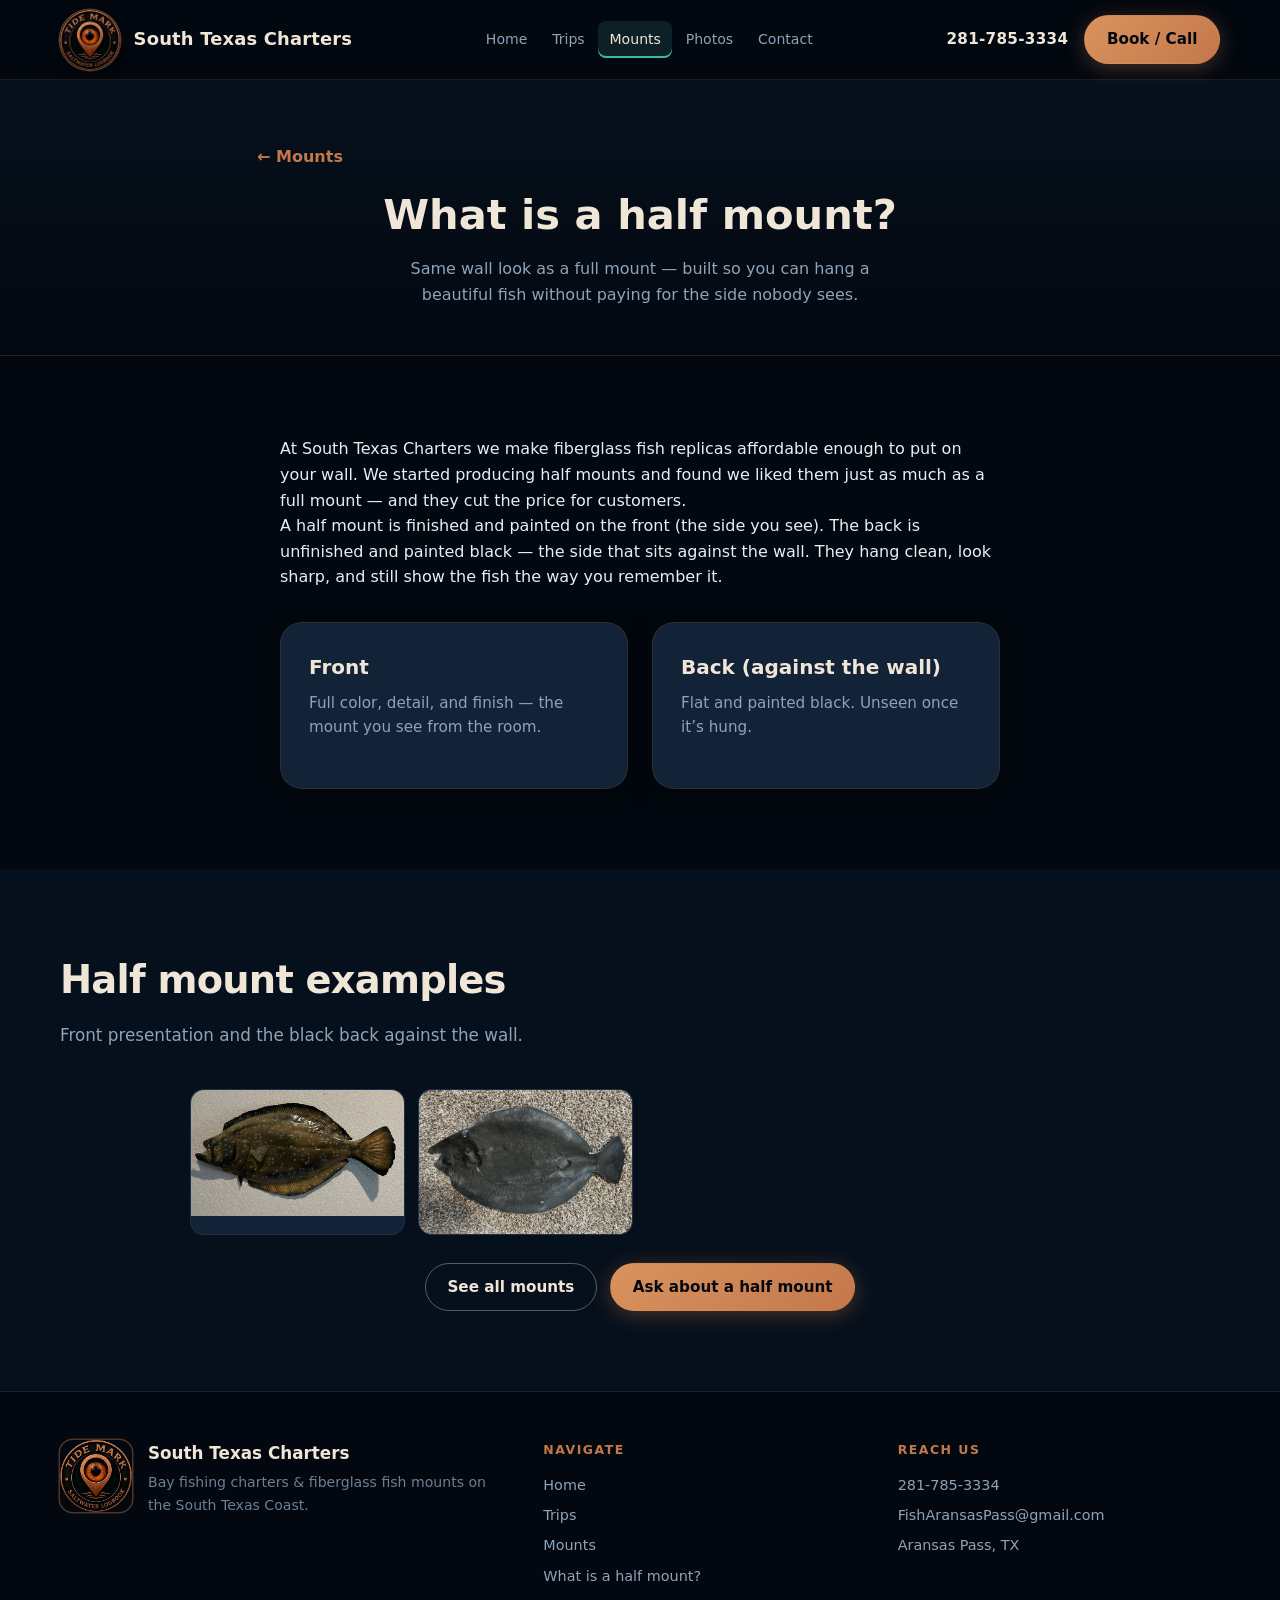
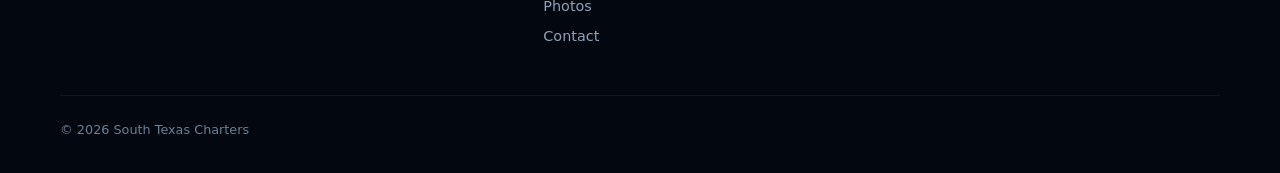
==== half-mount.html @ b782ee15 "Add What is a half mount page linked from Mounts" ====
<!DOCTYPE html>
<html lang="en">
<head>
  <meta charset="UTF-8" />
  <meta name="viewport" content="width=device-width, initial-scale=1" />
  <title>What Is a Half Mount? | South Texas Charters</title>
  <meta name="description" content="Half mounts are fiberglass fish replicas with a finished front and a flat black back — same look on the wall as a full mount, for less. Aransas Pass, TX." />
  <link rel="icon" type="image/png" sizes="32x32" href="assets/favicon-32.png" />
  <link rel="apple-touch-icon" href="assets/favicon-180.png" />
  <link rel="stylesheet" href="css/styles.css" />
</head>
<body>
  <header class="site-header">
    <div class="container header-inner">
      <a href="index.html" class="brand" aria-label="South Texas Charters home">
        <img class="brand-seal" src="assets/tide-mark-seal.png" width="60" height="60" alt="Tide Mark Saltwater Logbook seal — South Texas Charters" />
        <span class="brand-text">
          <span class="brand-name">South Texas Charters</span>
        </span>
      </a>

      <nav class="nav-desktop" aria-label="Primary">
        <a href="index.html">Home</a>
        <a href="trips.html">Trips</a>
        <a href="mounts.html" class="active">Mounts</a>
        <a href="photos.html">Photos</a>
        <a href="contact.html">Contact</a>
      </nav>

      <div class="header-cta">
        <a class="header-phone" href="tel:2817853334">281-785-3334</a>
        <a class="btn btn-primary" href="tel:2817853334">Book / Call</a>
      </div>

      <button class="nav-toggle" type="button" aria-label="Open menu" aria-expanded="false">
        <span></span><span></span><span></span>
      </button>
    </div>
  </header>

  <nav class="nav-mobile" aria-label="Mobile">
    <a href="index.html">Home</a>
    <a href="trips.html">Trips</a>
    <a href="mounts.html" class="active">Mounts</a>
    <a href="photos.html">Photos</a>
    <a href="contact.html">Contact</a>
    <a class="btn btn-primary" href="tel:2817853334">Call 281-785-3334</a>
  </nav>

  <main>
    <section class="page-hero">
      <div class="container">
        <p style="margin:0 0 0.75rem"><a href="mounts.html" style="color:var(--copper);text-decoration:none;font-weight:600">← Mounts</a></p>
        <h1>What is a half mount?</h1>
        <p>Same wall look as a full mount — built so you can hang a beautiful fish without paying for the side nobody sees.</p>
      </div>
    </section>

    <section class="section">
      <div class="container" style="max-width:720px">
        <p>At South Texas Charters we make fiberglass fish replicas affordable enough to put on your wall. We started producing half mounts and found we liked them just as much as a full mount — and they cut the price for customers.</p>
        <p>A half mount is finished and painted on the front (the side you see). The back is unfinished and painted black — the side that sits against the wall. They hang clean, look sharp, and still show the fish the way you remember it.</p>
        <div class="cards-grid two" style="margin-top:2rem">
          <article class="card">
            <h3>Front</h3>
            <p>Full color, detail, and finish — the mount you see from the room.</p>
          </article>
          <article class="card">
            <h3>Back (against the wall)</h3>
            <p>Flat and painted black. Unseen once it’s hung.</p>
          </article>
        </div>
      </div>
    </section>

    <section class="section section-alt">
      <div class="container">
        <div class="section-header">
          <h2 class="section-title">Half mount examples</h2>
          <p class="section-lead">Front presentation and the black back against the wall.</p>
        </div>
        <div class="photo-grid" style="max-width:900px;margin:0 auto">
          <figure class="photo-card">
            <img src="assets/photos/old-f1770c0f-6851-4a15-8c9b-69678a1b700f.jpg" alt="Half mount front view" loading="lazy" />
          </figure>
          <figure class="photo-card">
            <img src="assets/photos/old-5861ae60-e467-436b-9023-28814bfb8eca.jpg" alt="Half mount back view against the wall" loading="lazy" />
          </figure>
        </div>
        <p style="text-align:center;margin-top:1.75rem">
          <a class="btn btn-secondary" href="mounts.html">See all mounts</a>
          <a class="btn btn-primary" href="contact.html" style="margin-left:0.5rem">Ask about a half mount</a>
        </p>
      </div>
    </section>
  </main>

  <footer class="site-footer">
    <div class="container">
      <div class="footer-grid">
        <div class="footer-brand">
          <img src="assets/tide-mark-seal.png" alt="Tide Mark Saltwater Logbook seal" width="72" height="72" />
          <div>
            <h3>South Texas Charters</h3>
            <p>Bay fishing charters &amp; fiberglass fish mounts on the South Texas Coast.</p>
          </div>
        </div>
        <div class="footer-col">
          <h4>Navigate</h4>
          <a href="index.html">Home</a>
          <a href="trips.html">Trips</a>
          <a href="mounts.html">Mounts</a>
          <a href="half-mount.html">What is a half mount?</a>
          <a href="photos.html">Photos</a>
          <a href="contact.html">Contact</a>
        </div>
        <div class="footer-col">
          <h4>Reach us</h4>
          <a href="tel:2817853334">281-785-3334</a>
          <a href="mailto:FishAransasPass@gmail.com">FishAransasPass@gmail.com</a>
          <p>Aransas Pass, TX</p>
        </div>
      </div>
      <div class="footer-bottom">
        <span>© 2026 South Texas Charters</span>
      </div>
    </div>
  </footer>

  <div class="mobile-bar" role="navigation" aria-label="Quick actions">
    <a class="btn btn-primary" href="tel:2817853334">Call 281-785-3334</a>
    <a class="btn btn-secondary" href="mounts.html">Mounts</a>
  </div>

  <script src="js/main.js"></script>
</body>
</html>
---- css/styles.css ----
/* South Texas Charters × Tide Mark — Preview v2
   Palette: deep navy · copper/bronze · seafoam/teal
   © 2026 South Texas Charters
*/

:root {
  --navy: #06101c;
  --navy-deep: #030810;
  --navy-mid: #0c1a2e;
  --navy-card: #122338;
  --navy-elevated: #1a2f4a;
  --copper: #c4784a;
  --copper-bright: #d9925e;
  --copper-dark: #9a5a32;
  --copper-glow: rgba(196, 120, 74, 0.35);
  --bronze: #a67c52;
  --seafoam: #3db8a8;
  --seafoam-bright: #5ed4c4;
  --seafoam-muted: rgba(61, 184, 168, 0.14);
  --cream: #f0e6d8;
  --cream-soft: #e8dcc8;
  --sand: #c4b49a;
  --white: #ffffff;
  --text: #e8eef6;
  --text-muted: #8fa3b8;
  --text-dim: #6b7f94;
  --shadow: 0 4px 28px rgba(0, 0, 0, 0.45);
  --shadow-lg: 0 16px 56px rgba(0, 0, 0, 0.55);
  --radius: 14px;
  --radius-lg: 22px;
  --font-display: "Segoe UI", system-ui, -apple-system, sans-serif;
  --font-body: "Segoe UI", system-ui, -apple-system, sans-serif;
  --max-width: 1160px;
  --header-h: 80px;
}

*, *::before, *::after { box-sizing: border-box; margin: 0; padding: 0; }

html {
  scroll-behavior: smooth;
  scroll-padding-top: calc(var(--header-h) + 20px);
}

body {
  font-family: var(--font-body);
  background: var(--navy-deep);
  color: var(--text);
  line-height: 1.6;
  -webkit-font-smoothing: antialiased;
}

img { max-width: 100%; display: block; }
a { color: inherit; text-decoration: none; }
ul { list-style: none; }

.container {
  width: min(100% - 2.5rem, var(--max-width));
  margin-inline: auto;
}

/* ========== BUTTONS ========== */
.btn {
  display: inline-flex;
  align-items: center;
  justify-content: center;
  gap: 0.5rem;
  padding: 0.7rem 1.35rem;
  border-radius: 999px;
  font-weight: 600;
  font-size: 0.95rem;
  border: 1.5px solid transparent;
  cursor: pointer;
  transition: background 0.2s, border-color 0.2s, transform 0.15s, box-shadow 0.2s;
  white-space: nowrap;
}

.btn:hover { transform: translateY(-1px); }
.btn:active { transform: translateY(0); }

.btn-primary {
  background: linear-gradient(135deg, var(--copper-bright), var(--copper));
  color: var(--navy-deep);
  box-shadow: 0 4px 20px var(--copper-glow);
}
.btn-primary:hover {
  background: linear-gradient(135deg, #e0a06e, var(--copper-bright));
  box-shadow: 0 6px 28px var(--copper-glow);
}

.btn-secondary {
  background: transparent;
  border-color: rgba(240, 230, 216, 0.35);
  color: var(--cream);
}
.btn-secondary:hover {
  border-color: var(--seafoam);
  color: var(--seafoam-bright);
  background: var(--seafoam-muted);
}

.btn-lg { padding: 0.95rem 1.75rem; font-size: 1.05rem; }

/* ========== HEADER ========== */
.site-header {
  position: sticky;
  top: 0;
  z-index: 100;
  height: var(--header-h);
  background: rgba(3, 8, 16, 0.88);
  backdrop-filter: blur(16px);
  -webkit-backdrop-filter: blur(16px);
  border-bottom: 1px solid rgba(196, 120, 74, 0.18);
}

.header-inner {
  display: flex;
  align-items: center;
  justify-content: space-between;
  height: 100%;
  gap: 1.5rem;
  position: relative;
}

.brand {
  display: flex;
  align-items: center;
  gap: 0.85rem;
  flex-shrink: 0;
}

.brand-seal {
  width: 56px;
  height: 56px;
  border-radius: 50%;
  object-fit: cover;
  box-shadow: 0 0 0 1.5px rgba(196, 120, 74, 0.45), 0 4px 16px rgba(0,0,0,0.4);
}

.brand-text {
  display: flex;
  flex-direction: column;
  line-height: 1.15;
}

.brand-name {
  font-size: 1.05rem;
  font-weight: 700;
  letter-spacing: 0.01em;
  color: var(--cream);
}

.brand-sub {
  font-size: 0.7rem;
  font-weight: 500;
  letter-spacing: 0.08em;
  text-transform: uppercase;
  color: var(--copper);
  margin-top: 0.15rem;
}

.nav-desktop {
  display: none;
  align-items: center;
  gap: 0.15rem;
}

.nav-desktop a {
  padding: 0.45rem 0.7rem;
  font-size: 0.88rem;
  font-weight: 500;
  color: var(--text-muted);
  border-radius: 8px;
  transition: color 0.15s, background 0.15s;
}
.nav-desktop a:hover {
  color: var(--cream);
  background: rgba(255,255,255,0.05);
}
.nav-desktop a.active,
.nav-mobile a.active {
  color: var(--cream);
  background: rgba(94, 212, 196, 0.12);
  box-shadow: inset 0 -2px 0 var(--seafoam);
}

.header-cta {
  display: none;
  align-items: center;
  gap: 1rem;
}

.header-phone {
  font-weight: 600;
  font-size: 0.95rem;
  color: var(--cream);
  letter-spacing: 0.02em;
}
.header-phone:hover { color: var(--copper-bright); }

.nav-toggle {
  display: flex;
  flex-direction: column;
  gap: 5px;
  background: none;
  border: none;
  padding: 8px;
  cursor: pointer;
}
.nav-toggle span {
  display: block;
  width: 22px;
  height: 2px;
  background: var(--cream);
  border-radius: 2px;
  transition: 0.2s;
}
.nav-toggle[aria-expanded="true"] span:nth-child(1) {
  transform: translateY(7px) rotate(45deg);
}
.nav-toggle[aria-expanded="true"] span:nth-child(2) { opacity: 0; }
.nav-toggle[aria-expanded="true"] span:nth-child(3) {
  transform: translateY(-7px) rotate(-45deg);
}

.nav-mobile {
  display: none;
  flex-direction: column;
  gap: 0.25rem;
  padding: 1rem 1.25rem 1.5rem;
  background: var(--navy);
  border-bottom: 1px solid rgba(196, 120, 74, 0.2);
}
.nav-mobile.open { display: flex; }
.nav-mobile a {
  padding: 0.75rem 1rem;
  border-radius: 10px;
  color: var(--text);
  font-weight: 500;
}
.nav-mobile a:hover { background: var(--navy-card); }
.nav-mobile .btn { margin-top: 0.5rem; }


@media (max-width: 959px) {
  .brand {
    position: absolute;
    left: 50%;
    transform: translateX(-50%);
  }
  .brand-text { display: none; }
}

@media (min-width: 960px) {
  .brand { position: static; transform: none; }
  .brand-text { display: flex; }
  .nav-desktop { display: flex; }
  .header-cta { display: flex; }
  .nav-toggle { display: none; }
  .nav-mobile { display: none !important; }
  .brand-seal { width: 60px; height: 60px; }
  .brand-name { font-size: 1.12rem; }
}

/* ========== HERO ========== */
.hero {
  position: relative;
  min-height: min(92vh, 820px);
  display: flex;
  align-items: center;
  overflow: hidden;
  padding: 4rem 0 5rem;
}

.hero-bg {
  position: absolute;
  inset: 0;
  background:
    linear-gradient(105deg, rgba(3,8,16,0.86) 0%, rgba(6,16,28,0.67) 48%, rgba(6,16,28,0.56) 100%),
    url('../assets/photos/hero-blend.jpeg') center/cover no-repeat;
  z-index: 0;
}

.hero-watermark {
  position: absolute;
  left: 50%;
  right: auto;
  top: 50%;
  transform: translate(-50%, -50%);
  width: min(78vw, 680px);
  height: auto;
  opacity: 0.12;
  mix-blend-mode: screen;
  border-radius: 50%;
  pointer-events: none;
  z-index: 1;
  filter: drop-shadow(0 0 40px rgba(196, 120, 74, 0.15));
}

.hero-content {
  position: relative;
  z-index: 2;
  max-width: 860px;
  margin-inline: auto;
  text-align: center;
}

.hero-seal-center {
  position: relative;
  z-index: 2;
  width: clamp(170px, 28vw, 240px);
  margin: 0 auto 1.5rem;
  filter: drop-shadow(0 18px 36px rgba(0,0,0,0.55));
}
.hero-seal-center img {
  width: 100%;
  height: auto;
  border-radius: 50%;
  box-shadow:
    0 0 0 2px rgba(196, 120, 74, 0.42),
    0 0 48px rgba(196, 120, 74, 0.2);
}

.hero-badge {
  display: inline-flex;
  align-items: center;
  gap: 0.5rem;
  padding: 0.4rem 0.9rem;
  border-radius: 999px;
  background: rgba(196, 120, 74, 0.12);
  border: 1px solid rgba(196, 120, 74, 0.35);
  color: var(--copper-bright);
  font-size: 0.78rem;
  font-weight: 600;
  letter-spacing: 0.1em;
  text-transform: uppercase;
  margin-bottom: 1.4rem;
}

.hero h1 {
  font-size: clamp(2.2rem, 5vw, 3.4rem);
  font-weight: 750;
  line-height: 1.12;
  color: var(--cream);
  letter-spacing: -0.02em;
  margin-bottom: 1.1rem;
}

.hero h1 .accent {
  color: var(--copper-bright);
}

.hero-sub {
  font-size: 1.1rem;
  color: var(--text-muted);
  max-width: 620px;
  margin: 0 auto 1.75rem;
  line-height: 1.65;
}

.hero-ctas {
  display: flex;
  flex-wrap: wrap;
  gap: 0.85rem;
  justify-content: center;
  margin-bottom: 2.5rem;
}

.hero-meta {
  display: grid;
  grid-template-columns: repeat(auto-fit, minmax(140px, 1fr));
  gap: 1rem;
  padding-top: 1.75rem;
  border-top: 1px solid rgba(240, 230, 216, 0.12);
  text-align: center;
}

.hero-meta-item strong {
  display: block;
  font-size: 0.95rem;
  color: var(--cream);
  margin-bottom: 0.2rem;
}
.hero-meta-item span {
  font-size: 0.82rem;
  color: var(--text-dim);
}

@media (min-width: 900px) {
  .hero-seal-center { width: 240px; }
  .hero-watermark { opacity: 0.085; width: min(54vw, 680px); }
}

/* ========== SECTIONS ========== */
.section {
  padding: 5rem 0;
}

.section-alt {
  background: var(--navy);
}

.section-label {
  display: inline-block;
  font-size: 0.75rem;
  font-weight: 700;
  letter-spacing: 0.14em;
  text-transform: uppercase;
  color: var(--copper);
  margin-bottom: 0.75rem;
}

.section-title {
  font-size: clamp(1.75rem, 3.5vw, 2.4rem);
  font-weight: 700;
  color: var(--cream);
  letter-spacing: -0.02em;
  margin-bottom: 0.75rem;
}

.section-lead {
  font-size: 1.05rem;
  color: var(--text-muted);
  max-width: 560px;
  margin-bottom: 2.5rem;
}

.section-header {
  margin-bottom: 2.5rem;
}

/* ========== TRIPS ========== */
.cards-grid {
  display: grid;
  grid-template-columns: 1fr;
  gap: 1.5rem;
}

@media (min-width: 700px) {
  .cards-grid.two { grid-template-columns: 1fr 1fr; }
  .cards-grid.three { grid-template-columns: repeat(3, 1fr); }
}

.card {
  background: var(--navy-card);
  border: 1px solid rgba(196, 120, 74, 0.15);
  border-radius: var(--radius-lg);
  padding: 1.75rem;
  box-shadow: var(--shadow);
  transition: border-color 0.2s, transform 0.2s;
}
.card:hover {
  border-color: rgba(196, 120, 74, 0.4);
  transform: translateY(-2px);
}

.card-icon {
  width: 48px;
  height: 48px;
  border-radius: 12px;
  background: rgba(196, 120, 74, 0.12);
  border: 1px solid rgba(196, 120, 74, 0.25);
  display: flex;
  align-items: center;
  justify-content: center;
  margin-bottom: 1.1rem;
  font-size: 1.4rem;
}

.card h3 {
  font-size: 1.25rem;
  color: var(--cream);
  margin-bottom: 0.5rem;
}

.card p {
  color: var(--text-muted);
  font-size: 0.95rem;
  margin-bottom: 1.25rem;
}

.card-price {
  font-size: 1.75rem;
  font-weight: 750;
  color: var(--copper-bright);
  margin-bottom: 0.25rem;
}
.card-price span {
  font-size: 0.9rem;
  font-weight: 500;
  color: var(--text-dim);
}

.card-extra {
  font-size: 0.85rem;
  color: var(--seafoam);
  margin-bottom: 1.25rem;
}

.card ul {
  margin-bottom: 1.5rem;
}
.card ul li {
  position: relative;
  padding-left: 1.25rem;
  font-size: 0.9rem;
  color: var(--text-muted);
  margin-bottom: 0.4rem;
}
.card ul li::before {
  content: "";
  position: absolute;
  left: 0;
  top: 0.55em;
  width: 6px;
  height: 6px;
  border-radius: 50%;
  background: var(--seafoam);
}

/* ========== PRICING HIGHLIGHT ========== */
.pricing-note {
  margin-top: 1.5rem;
  padding: 1rem 1.25rem;
  background: var(--seafoam-muted);
  border-left: 3px solid var(--seafoam);
  border-radius: 0 var(--radius) var(--radius) 0;
  font-size: 0.9rem;
  color: var(--text-muted);
}

/* ========== MOUNTS ========== */
.mounts-grid {
  display: grid;
  gap: 2rem;
  align-items: center;
}

@media (min-width: 800px) {
  .mounts-grid { grid-template-columns: 1.1fr 0.9fr; }
}

.mounts-features li {
  display: flex;
  gap: 0.85rem;
  padding: 0.85rem 0;
  border-bottom: 1px solid rgba(255,255,255,0.06);
  color: var(--text-muted);
  font-size: 0.95rem;
}
.mounts-features li strong {
  color: var(--cream);
  display: block;
  margin-bottom: 0.15rem;
}

.mounts-badge {
  background: linear-gradient(145deg, var(--navy-card), var(--navy-elevated));
  border: 1px solid rgba(196, 120, 74, 0.3);
  border-radius: var(--radius-lg);
  padding: 2rem;
  text-align: center;
  box-shadow: var(--shadow-lg);
}
.mounts-badge img {
  width: 120px;
  margin: 0 auto 1.25rem;
  border-radius: 50%;
  box-shadow: 0 0 0 2px rgba(196, 120, 74, 0.35);
}
.mounts-badge h3 {
  color: var(--cream);
  margin-bottom: 0.5rem;
}
.mounts-badge p {
  color: var(--text-muted);
  font-size: 0.9rem;
  margin-bottom: 1.25rem;
}

/* ========== TIDEMARK BAND ========== */
.tidemark-band {
  background: linear-gradient(120deg, var(--navy-mid) 0%, #0a2038 50%, var(--navy-card) 100%);
  border-block: 1px solid rgba(196, 120, 74, 0.22);
  padding: 3.5rem 0;
}

.tidemark-inner {
  display: grid;
  gap: 2rem;
  align-items: center;
}

@media (min-width: 800px) {
  .tidemark-inner { grid-template-columns: auto 1fr; gap: 2.5rem; }
}

.tidemark-seal-lg {
  width: 140px;
  border-radius: 50%;
  box-shadow: 0 0 0 2px rgba(196, 120, 74, 0.45), 0 12px 40px rgba(0,0,0,0.5);
  margin-inline: auto;
}

.tidemark-copy h2 {
  font-size: 1.6rem;
  color: var(--cream);
  margin-bottom: 0.6rem;
}
.tidemark-copy p {
  color: var(--text-muted);
  max-width: 520px;
  margin-bottom: 0.5rem;
}
.tidemark-tag {
  display: inline-block;
  margin-top: 0.75rem;
  font-size: 0.8rem;
  font-weight: 600;
  letter-spacing: 0.08em;
  text-transform: uppercase;
  color: var(--copper);
}

/* ========== PHOTOS ========== */
.photo-grid {
  display: grid;
  grid-template-columns: 1fr 1fr;
  gap: 0.85rem;
}
@media (min-width: 700px) {
  .photo-grid { grid-template-columns: repeat(4, 1fr); }
}

.photo-card {
  margin: 0;
  border-radius: var(--radius);
  overflow: hidden;
  background: var(--navy-card);
  border: 1px solid rgba(255,255,255,0.06);
  position: relative;
}
.photo-card img {
  display: block;
  width: 100%;
  height: auto;
  vertical-align: middle;
}
.photo-card .ph-label {
  position: absolute;
  bottom: 0;
  left: 0;
  right: 0;
  padding: 0.5rem 0.75rem;
  background: linear-gradient(transparent, rgba(0,0,0,0.75));
  font-size: 0.75rem;
  color: var(--cream-soft);
}

/* ========== FAQ ========== */
.faq-list { max-width: 720px; }

.faq-item {
  border-bottom: 1px solid rgba(255,255,255,0.08);
}
.faq-item summary {
  padding: 1.15rem 0;
  cursor: pointer;
  font-weight: 600;
  color: var(--cream);
  list-style: none;
  display: flex;
  justify-content: space-between;
  align-items: center;
  gap: 1rem;
}
.faq-item summary::-webkit-details-marker { display: none; }
.faq-item summary::after {
  content: "+";
  font-size: 1.4rem;
  color: var(--copper);
  font-weight: 400;
}
.faq-item[open] summary::after { content: "−"; }
.faq-item .faq-a {
  padding: 0 0 1.25rem;
  color: var(--text-muted);
  font-size: 0.95rem;
}

/* ========== CONTACT ========== */
.contact-grid {
  display: grid;
  gap: 2rem;
}
@media (min-width: 800px) {
  .contact-grid { grid-template-columns: 1fr 1.1fr; }
}

.contact-details {
  display: flex;
  flex-direction: column;
  gap: 1.25rem;
}

.contact-row {
  display: flex;
  gap: 1rem;
  align-items: flex-start;
}
.contact-icon {
  width: 44px;
  height: 44px;
  border-radius: 12px;
  background: rgba(196, 120, 74, 0.12);
  border: 1px solid rgba(196, 120, 74, 0.25);
  display: flex;
  align-items: center;
  justify-content: center;
  flex-shrink: 0;
  font-size: 1.1rem;
}
.contact-row strong {
  display: block;
  color: var(--cream);
  margin-bottom: 0.15rem;
}
.contact-row a {
  color: var(--copper-bright);
  font-weight: 600;
}
.contact-row a:hover { text-decoration: underline; }
.contact-row span, .contact-row p {
  color: var(--text-muted);
  font-size: 0.92rem;
}

.contact-form {
  background: var(--navy-card);
  border: 1px solid rgba(196, 120, 74, 0.18);
  border-radius: var(--radius-lg);
  padding: 1.75rem;
}

.form-row {
  margin-bottom: 1rem;
}
.form-row label {
  display: block;
  font-size: 0.8rem;
  font-weight: 600;
  color: var(--sand);
  margin-bottom: 0.35rem;
  letter-spacing: 0.04em;
  text-transform: uppercase;
}
.form-row input,
.form-row select,
.form-row textarea {
  width: 100%;
  padding: 0.75rem 1rem;
  border-radius: 10px;
  border: 1px solid rgba(255,255,255,0.1);
  background: var(--navy-mid);
  color: var(--text);
  font: inherit;
}
.form-row input:focus,
.form-row select:focus,
.form-row textarea:focus {
  outline: none;
  border-color: var(--copper);
  box-shadow: 0 0 0 3px var(--copper-glow);
}
.form-row textarea { min-height: 110px; resize: vertical; }

/* ========== CTA BANNER ========== */
.cta-banner {
  background: linear-gradient(135deg, var(--copper-dark), var(--copper) 50%, var(--copper-bright));
  padding: 3rem 0;
  text-align: center;
}
.cta-banner h2 {
  color: var(--navy-deep);
  font-size: clamp(1.5rem, 3vw, 2rem);
  margin-bottom: 0.5rem;
}
.cta-banner p {
  color: rgba(6, 16, 28, 0.75);
  margin-bottom: 1.5rem;
}
.cta-banner .btn-on-copper {
  background: var(--navy-deep);
  color: var(--cream);
  box-shadow: 0 4px 20px rgba(0,0,0,0.25);
}
.cta-banner .btn-on-copper:hover {
  background: var(--navy);
}
.cta-banner .btn-ghost {
  background: transparent;
  border-color: rgba(6, 16, 28, 0.35);
  color: var(--navy-deep);
}
.cta-banner .hero-ctas,
.cta-banner .cta-actions {
  display: flex;
  flex-wrap: wrap;
  gap: 0.75rem;
  justify-content: center;
}

/* ========== FOOTER ========== */
.site-footer {
  background: var(--navy-deep);
  border-top: 1px solid rgba(196, 120, 74, 0.2);
  padding: 3rem 0 2rem;
}

.footer-grid {
  display: grid;
  gap: 2rem;
  margin-bottom: 2.5rem;
}
@media (min-width: 700px) {
  .footer-grid { grid-template-columns: 1.4fr 1fr 1fr; }
}

.footer-brand {
  display: flex;
  gap: 1rem;
  align-items: flex-start;
}
.footer-brand img {
  width: 72px;
  border-radius: 18%;
  box-shadow: 0 0 0 1.5px rgba(196, 120, 74, 0.4);
}
.footer-brand h3 {
  color: var(--cream);
  font-size: 1.05rem;
  margin-bottom: 0.25rem;
}
.footer-brand .powered {
  font-size: 0.75rem;
  color: var(--copper);
  letter-spacing: 0.06em;
  text-transform: uppercase;
  font-weight: 600;
  margin-bottom: 0.5rem;
}
.footer-brand p {
  font-size: 0.88rem;
  color: var(--text-dim);
}

.footer-col h4 {
  font-size: 0.78rem;
  letter-spacing: 0.12em;
  text-transform: uppercase;
  color: var(--copper);
  margin-bottom: 0.85rem;
}
.footer-col a, .footer-col p {
  display: block;
  font-size: 0.9rem;
  color: var(--text-muted);
  margin-bottom: 0.45rem;
}
.footer-col a:hover { color: var(--cream); }

.footer-bottom {
  padding-top: 1.5rem;
  border-top: 1px solid rgba(255,255,255,0.06);
  display: flex;
  flex-wrap: wrap;
  gap: 0.75rem;
  justify-content: space-between;
  font-size: 0.8rem;
  color: var(--text-dim);
}

/* ========== STICKY MOBILE BAR ========== */
.mobile-bar {
  display: flex;
  position: fixed;
  bottom: 0;
  left: 0;
  right: 0;
  z-index: 90;
  background: rgba(3, 8, 16, 0.95);
  backdrop-filter: blur(12px);
  border-top: 1px solid rgba(196, 120, 74, 0.3);
  padding: 0.65rem 1rem;
  gap: 0.65rem;
  padding-bottom: max(0.65rem, env(safe-area-inset-bottom));
}
.mobile-bar .btn { flex: 1; }
@media (min-width: 960px) {
  .mobile-bar { display: none; }
}
body { padding-bottom: 72px; }
@media (min-width: 960px) {
  body { padding-bottom: 0; }
}

/* ========== PRICING PAGE ========== */
.page-hero {
  padding: 4rem 0 3rem;
  background:
    linear-gradient(180deg, var(--navy) 0%, var(--navy-deep) 100%);
  border-bottom: 1px solid rgba(196, 120, 74, 0.15);
  text-align: center;
}
.page-hero .brand-inline {
  display: inline-flex;
  align-items: center;
  gap: 0.75rem;
  margin-bottom: 1.25rem;
}
.page-hero .brand-inline img {
  width: 48px;
  border-radius: 12px;
}
.page-hero h1 {
  font-size: clamp(1.8rem, 4vw, 2.6rem);
  color: var(--cream);
  margin-bottom: 0.5rem;
}
.page-hero p {
  color: var(--text-muted);
  max-width: 480px;
  margin-inline: auto;
}

.rate-table-wrap {
  overflow-x: auto;
  margin: 2rem 0;
  border-radius: var(--radius);
  border: 1px solid rgba(196, 120, 74, 0.2);
}
.rate-table {
  width: 100%;
  border-collapse: collapse;
  background: var(--navy-card);
}
.rate-table th,
.rate-table td {
  padding: 1rem 1.25rem;
  text-align: left;
  border-bottom: 1px solid rgba(255,255,255,0.06);
}
.rate-table th {
  background: var(--navy-elevated);
  color: var(--copper-bright);
  font-size: 0.8rem;
  letter-spacing: 0.06em;
  text-transform: uppercase;
}
.rate-table td { color: var(--text-muted); }
.rate-table td:first-child { color: var(--cream); font-weight: 600; }
.rate-table tr:last-child td { border-bottom: none; }

/* ========== UTILS ========== */
.sr-only {
  position: absolute;
  width: 1px;
  height: 1px;
  padding: 0;
  margin: -1px;
  overflow: hidden;
  clip: rect(0,0,0,0);
  border: 0;
}

.text-center { text-align: center; }
.mt-2 { margin-top: 2rem; }
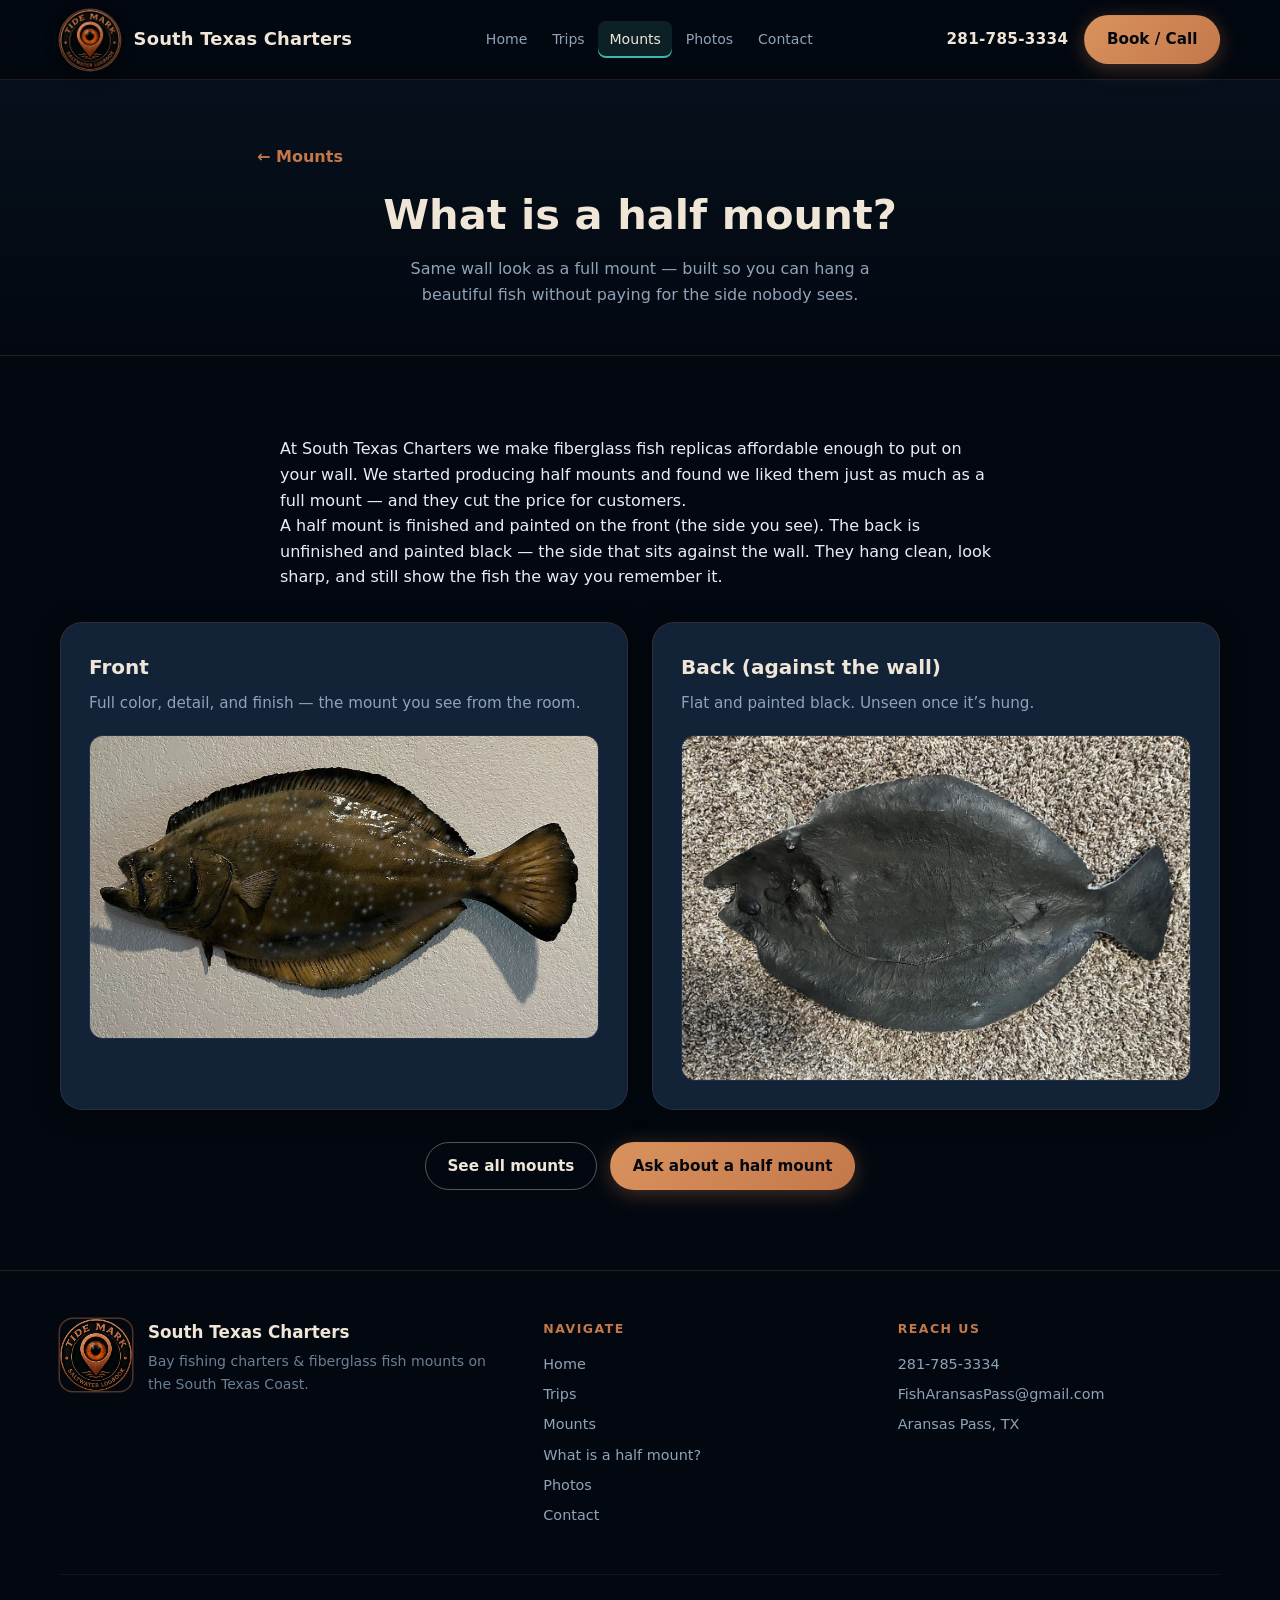
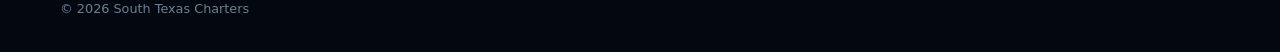
==== commit 20a193df: "Put front/back photos in half-mount cards; drop examples section" ====
--- a/half-mount.html
+++ b/half-mount.html
@@ -57,37 +57,28 @@
     </section>
 
     <section class="section">
-      <div class="container" style="max-width:720px">
-        <p>At South Texas Charters we make fiberglass fish replicas affordable enough to put on your wall. We started producing half mounts and found we liked them just as much as a full mount — and they cut the price for customers.</p>
-        <p>A half mount is finished and painted on the front (the side you see). The back is unfinished and painted black — the side that sits against the wall. They hang clean, look sharp, and still show the fish the way you remember it.</p>
-        <div class="cards-grid two" style="margin-top:2rem">
+      <div class="container">
+        <div style="max-width:720px;margin:0 auto 2rem">
+          <p>At South Texas Charters we make fiberglass fish replicas affordable enough to put on your wall. We started producing half mounts and found we liked them just as much as a full mount — and they cut the price for customers.</p>
+          <p>A half mount is finished and painted on the front (the side you see). The back is unfinished and painted black — the side that sits against the wall. They hang clean, look sharp, and still show the fish the way you remember it.</p>
+        </div>
+        <div class="cards-grid two">
           <article class="card">
             <h3>Front</h3>
             <p>Full color, detail, and finish — the mount you see from the room.</p>
+            <figure class="photo-card" style="margin-top:1rem">
+              <img src="assets/photos/old-f1770c0f-6851-4a15-8c9b-69678a1b700f.jpg" alt="Half mount front view" loading="lazy" />
+            </figure>
           </article>
           <article class="card">
             <h3>Back (against the wall)</h3>
             <p>Flat and painted black. Unseen once it’s hung.</p>
+            <figure class="photo-card" style="margin-top:1rem">
+              <img src="assets/photos/old-5861ae60-e467-436b-9023-28814bfb8eca.jpg" alt="Half mount back view against the wall" loading="lazy" />
+            </figure>
           </article>
         </div>
-      </div>
-    </section>
-
-    <section class="section section-alt">
-      <div class="container">
-        <div class="section-header">
-          <h2 class="section-title">Half mount examples</h2>
-          <p class="section-lead">Front presentation and the black back against the wall.</p>
-        </div>
-        <div class="photo-grid" style="max-width:900px;margin:0 auto">
-          <figure class="photo-card">
-            <img src="assets/photos/old-f1770c0f-6851-4a15-8c9b-69678a1b700f.jpg" alt="Half mount front view" loading="lazy" />
-          </figure>
-          <figure class="photo-card">
-            <img src="assets/photos/old-5861ae60-e467-436b-9023-28814bfb8eca.jpg" alt="Half mount back view against the wall" loading="lazy" />
-          </figure>
-        </div>
-        <p style="text-align:center;margin-top:1.75rem">
+        <p style="text-align:center;margin-top:2rem">
           <a class="btn btn-secondary" href="mounts.html">See all mounts</a>
           <a class="btn btn-primary" href="contact.html" style="margin-left:0.5rem">Ask about a half mount</a>
         </p>
